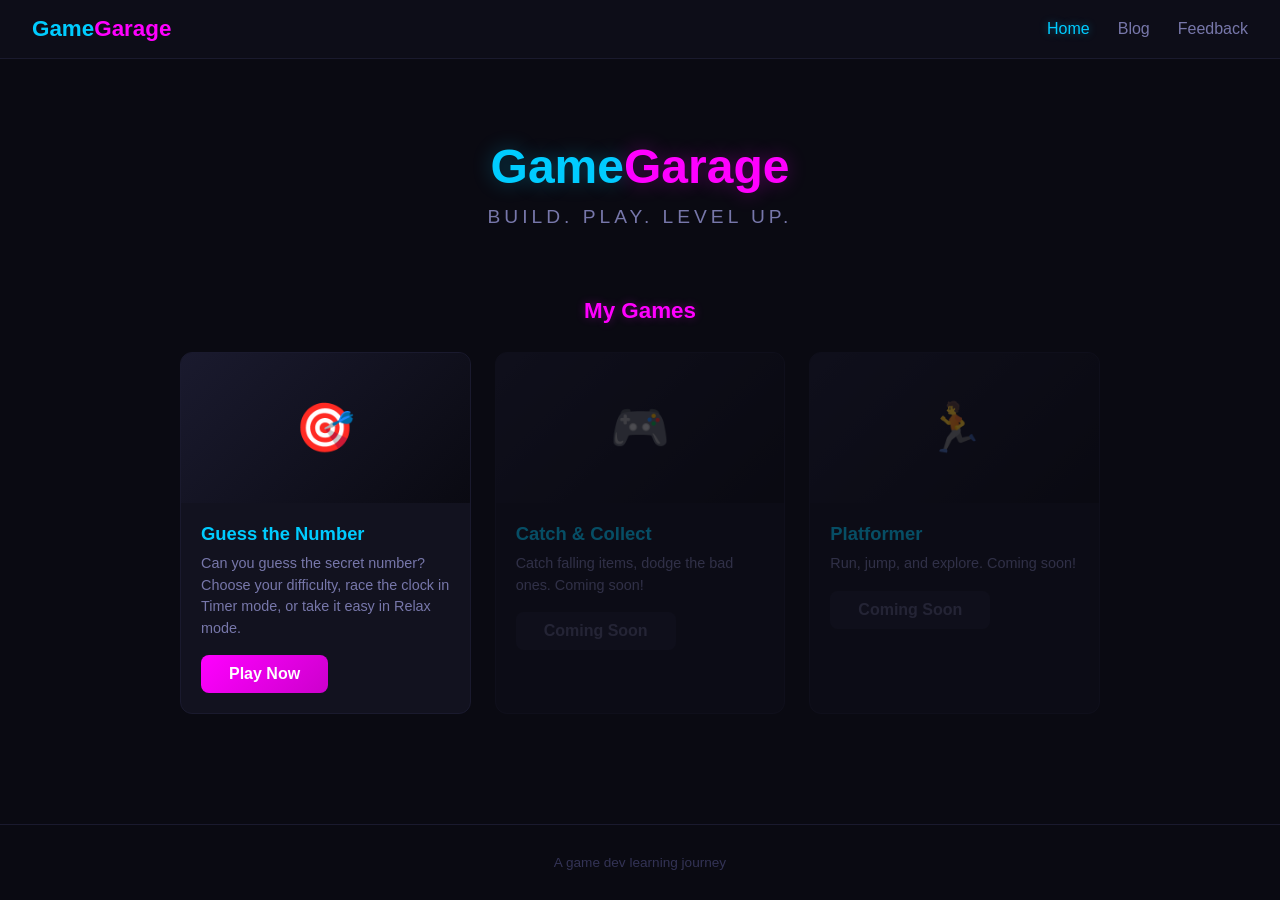
==== portfolio/index.html @ 08446e17 "portfolio commit" ====
<!DOCTYPE html>
<html lang="en">
<head>
    <meta charset="UTF-8" />
    <meta name="viewport" content="width=device-width, initial-scale=1.0" />
    <title>GameGarage — Build. Play. Level Up.</title>
    <link rel="stylesheet" href="style.css" />
</head>
<body>

    <nav>
        <a href="index.html" class="nav-brand">Game<span>Garage</span></a>
        <ul class="nav-links">
            <li><a href="index.html" class="active">Home</a></li>
            <li><a href="blog.html">Blog</a></li>
            <li><a href="feedback.html">Feedback</a></li>
        </ul>
    </nav>

    <section class="hero">
        <h1>Game<span>Garage</span></h1>
        <p class="tagline">Build. Play. Level Up.</p>
    </section>

    <section class="section">
        <h2 class="section-title">My Games</h2>
        <div class="games-grid">

            <div class="game-card">
                <div class="game-card-thumb">🎯</div>
                <div class="game-card-body">
                    <h3>Guess the Number</h3>
                    <p>Can you guess the secret number? Choose your difficulty, race the clock in Timer mode, or take it easy in Relax mode.</p>
                    <a href="play.html?game=guess-the-number" class="btn">Play Now</a>
                </div>
            </div>

            <div class="game-card coming-soon">
                <div class="game-card-thumb">🎮</div>
                <div class="game-card-body">
                    <h3>Catch & Collect</h3>
                    <p>Catch falling items, dodge the bad ones. Coming soon!</p>
                    <span class="btn">Coming Soon</span>
                </div>
            </div>

            <div class="game-card coming-soon">
                <div class="game-card-thumb">🏃</div>
                <div class="game-card-body">
                    <h3>Platformer</h3>
                    <p>Run, jump, and explore. Coming soon!</p>
                    <span class="btn">Coming Soon</span>
                </div>
            </div>

        </div>
    </section>

    <footer>
        <p>A game dev learning journey</p>
    </footer>

</body>
</html>
---- portfolio/style.css ----
/* ===== Reset & Base ===== */
* {
    margin: 0;
    padding: 0;
    box-sizing: border-box;
}

body {
    background: #0a0a12;
    color: #e0e0f0;
    font-family: 'Segoe UI', Arial, Helvetica, sans-serif;
    min-height: 100vh;
    display: flex;
    flex-direction: column;
}

a {
    color: inherit;
    text-decoration: none;
}

/* ===== Nav Bar ===== */
nav {
    display: flex;
    align-items: center;
    justify-content: space-between;
    padding: 16px 32px;
    background: #0d0d18;
    border-bottom: 1px solid #1a1a2e;
}

.nav-brand {
    font-size: 1.4rem;
    font-weight: bold;
    color: #00ccff;
}

.nav-brand span {
    color: #ff00ff;
}

.nav-links {
    display: flex;
    gap: 28px;
    list-style: none;
}

.nav-links a {
    color: #7777aa;
    font-size: 1rem;
    transition: color 0.2s, text-shadow 0.2s;
}

.nav-links a:hover,
.nav-links a.active {
    color: #00ccff;
    text-shadow: 0 0 8px rgba(0, 204, 255, 0.4);
}

/* ===== Hero Section ===== */
.hero {
    text-align: center;
    padding: 80px 20px 50px;
}

.hero h1 {
    font-size: 3rem;
    color: #00ccff;
    margin-bottom: 12px;
    text-shadow: 0 0 20px rgba(0, 204, 255, 0.3);
}

.hero h1 span {
    color: #ff00ff;
    text-shadow: 0 0 20px rgba(255, 0, 255, 0.3);
}

.hero .tagline {
    font-size: 1.2rem;
    color: #7777aa;
    letter-spacing: 4px;
    text-transform: uppercase;
}

/* ===== Section ===== */
.section {
    max-width: 960px;
    margin: 0 auto;
    padding: 20px 20px 60px;
    width: 100%;
}

.section-title {
    font-size: 1.4rem;
    color: #ff00ff;
    margin-bottom: 28px;
    text-align: center;
    text-shadow: 0 0 10px rgba(255, 0, 255, 0.3);
}

/* ===== Games Grid ===== */
.games-grid {
    display: grid;
    grid-template-columns: repeat(auto-fill, minmax(270px, 1fr));
    gap: 24px;
}

.game-card {
    background: #12121f;
    border: 1px solid #1a1a2e;
    border-radius: 12px;
    overflow: hidden;
    transition: transform 0.2s, border-color 0.3s, box-shadow 0.3s;
}

.game-card:hover {
    transform: translateY(-4px);
    border-color: #00ccff;
    box-shadow: 0 0 20px rgba(0, 204, 255, 0.15), 0 0 40px rgba(0, 204, 255, 0.05);
}

.game-card-thumb {
    width: 100%;
    height: 150px;
    background: linear-gradient(135deg, #1a1a2e, #0a0a12);
    display: flex;
    align-items: center;
    justify-content: center;
    font-size: 3rem;
}

.game-card-body {
    padding: 20px;
}

.game-card-body h3 {
    font-size: 1.15rem;
    color: #00ccff;
    margin-bottom: 8px;
}

.game-card-body p {
    font-size: 0.9rem;
    color: #7777aa;
    line-height: 1.5;
    margin-bottom: 16px;
}

/* ===== Buttons ===== */
.btn {
    display: inline-block;
    padding: 10px 28px;
    background: linear-gradient(135deg, #ff00ff, #cc00cc);
    color: #fff;
    border: none;
    border-radius: 8px;
    font-size: 1rem;
    font-weight: bold;
    transition: box-shadow 0.3s, transform 0.2s;
    cursor: pointer;
}

.btn:hover {
    box-shadow: 0 0 20px rgba(255, 0, 255, 0.4), 0 0 40px rgba(255, 0, 255, 0.15);
    transform: translateY(-1px);
}

.btn-outline {
    background: transparent;
    border: 2px solid #00ccff;
    color: #00ccff;
}

.btn-outline:hover {
    background: rgba(0, 204, 255, 0.1);
    box-shadow: 0 0 20px rgba(0, 204, 255, 0.3);
}

.coming-soon {
    opacity: 0.35;
    pointer-events: none;
}

.coming-soon .btn {
    background: #1a1a2e;
    color: #555577;
}

/* ===== Page Content (Blog, Feedback) ===== */
.page-content {
    max-width: 720px;
    margin: 0 auto;
    padding: 60px 20px;
    flex: 1;
}

.page-content h2 {
    font-size: 1.8rem;
    color: #00ccff;
    margin-bottom: 24px;
    text-shadow: 0 0 15px rgba(0, 204, 255, 0.3);
}

.page-content p {
    color: #7777aa;
    line-height: 1.7;
    margin-bottom: 16px;
}

/* ===== Blog ===== */
.blog-list {
    list-style: none;
    display: flex;
    flex-direction: column;
    gap: 20px;
}

.blog-item {
    background: #12121f;
    border: 1px solid #1a1a2e;
    border-radius: 10px;
    padding: 24px;
    transition: border-color 0.3s, box-shadow 0.3s;
}

.blog-item:hover {
    border-color: #ff00ff;
    box-shadow: 0 0 15px rgba(255, 0, 255, 0.1);
}

.blog-item h3 {
    color: #00ccff;
    margin-bottom: 8px;
    font-size: 1.1rem;
}

.blog-item .blog-date {
    font-size: 0.8rem;
    color: #555577;
    margin-bottom: 8px;
}

.blog-item p {
    font-size: 0.9rem;
    margin-bottom: 0;
}

/* ===== Play Page ===== */
.play-page {
    flex: 1;
    display: flex;
    flex-direction: column;
    align-items: center;
    justify-content: center;
    padding: 30px 20px;
    gap: 20px;
}

.play-header {
    display: flex;
    align-items: center;
    gap: 16px;
}

.phone-frame {
    width: 380px;
    height: 680px;
    border: 3px solid #1a1a2e;
    border-radius: 40px;
    overflow: hidden;
    background: #000;
    box-shadow: 0 0 30px rgba(0, 204, 255, 0.1), 0 0 60px rgba(255, 0, 255, 0.05);
    position: relative;
}

.phone-frame::before {
    content: '';
    position: absolute;
    top: 8px;
    left: 50%;
    transform: translateX(-50%);
    width: 80px;
    height: 6px;
    background: #1a1a2e;
    border-radius: 3px;
    z-index: 2;
}

.phone-frame iframe {
    width: 100%;
    height: 100%;
    border: none;
}

/* Mobile: fullscreen game */
.mobile-frame {
    display: none;
    position: fixed;
    inset: 0;
    z-index: 100;
}

.mobile-frame iframe {
    width: 100%;
    height: 100%;
    border: none;
}

.mobile-home-btn {
    position: fixed;
    top: 10px;
    left: 10px;
    z-index: 101;
    padding: 8px 16px;
    background: rgba(10, 10, 18, 0.85);
    border: 1px solid #00ccff;
    border-radius: 6px;
    color: #00ccff;
    font-size: 0.85rem;
    font-weight: bold;
    cursor: pointer;
    display: none;
    text-decoration: none;
}

@media (max-width: 600px) {
    nav {
        flex-direction: column;
        gap: 12px;
        padding: 14px 20px;
    }

    .hero h1 {
        font-size: 2rem;
    }

    .hero .tagline {
        font-size: 1rem;
        letter-spacing: 2px;
    }

    .games-grid {
        grid-template-columns: 1fr;
    }

    /* Play page mobile overrides */
    .phone-frame,
    .play-header {
        display: none;
    }

    .mobile-frame {
        display: block;
    }

    .mobile-home-btn {
        display: block;
    }
}

/* ===== Footer ===== */
footer {
    text-align: center;
    padding: 30px 20px;
    color: #333355;
    font-size: 0.85rem;
    border-top: 1px solid #1a1a2e;
    margin-top: auto;
}
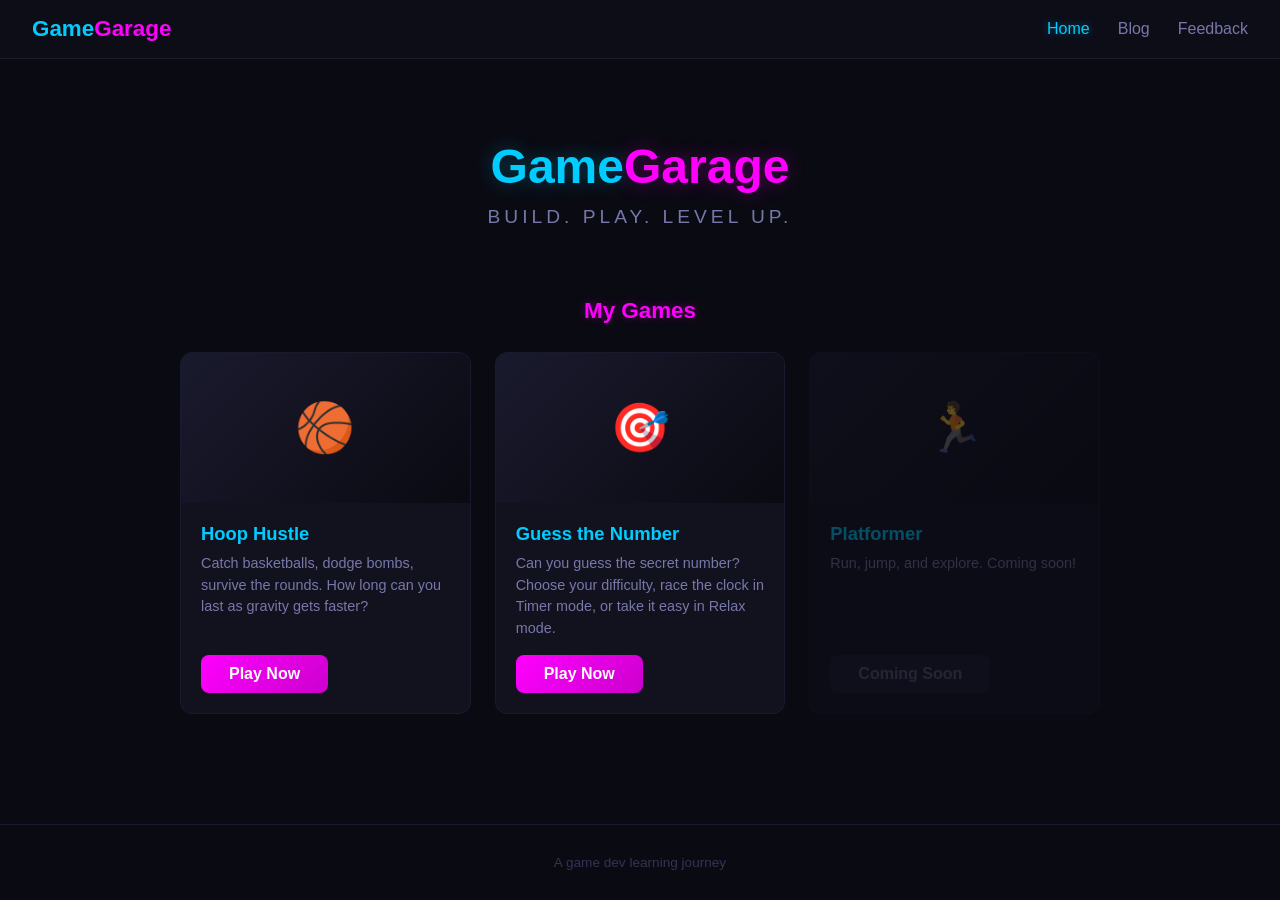
==== commit 9334cefc: "game-2-hoop-hustle" ====
--- a/portfolio/index.html
+++ b/portfolio/index.html
@@ -27,20 +27,20 @@
         <div class="games-grid">
 
             <div class="game-card">
+                <div class="game-card-thumb">🏀</div>
+                <div class="game-card-body">
+                    <h3>Hoop Hustle</h3>
+                    <p>Catch basketballs, dodge bombs, survive the rounds. How long can you last as gravity gets faster?</p>
+                    <a href="play.html?game=hoop-hustle" class="btn">Play Now</a>
+                </div>
+            </div>
+
+            <div class="game-card">
                 <div class="game-card-thumb">🎯</div>
                 <div class="game-card-body">
                     <h3>Guess the Number</h3>
                     <p>Can you guess the secret number? Choose your difficulty, race the clock in Timer mode, or take it easy in Relax mode.</p>
                     <a href="play.html?game=guess-the-number" class="btn">Play Now</a>
-                </div>
-            </div>
-
-            <div class="game-card coming-soon">
-                <div class="game-card-thumb">🎮</div>
-                <div class="game-card-body">
-                    <h3>Catch & Collect</h3>
-                    <p>Catch falling items, dodge the bad ones. Coming soon!</p>
-                    <span class="btn">Coming Soon</span>
                 </div>
             </div>
 
--- a/portfolio/style.css
+++ b/portfolio/style.css
@@ -110,6 +110,8 @@
     border: 1px solid #1a1a2e;
     border-radius: 12px;
     overflow: hidden;
+    display: flex;
+    flex-direction: column;
     transition: transform 0.2s, border-color 0.3s, box-shadow 0.3s;
 }
 
@@ -131,6 +133,17 @@
 
 .game-card-body {
     padding: 20px;
+    flex: 1;
+    display: flex;
+    flex-direction: column;
+}
+
+.game-card-body p {
+    flex: 1;
+}
+
+.game-card-body .btn {
+    align-self: flex-start;
 }
 
 .game-card-body h3 {
